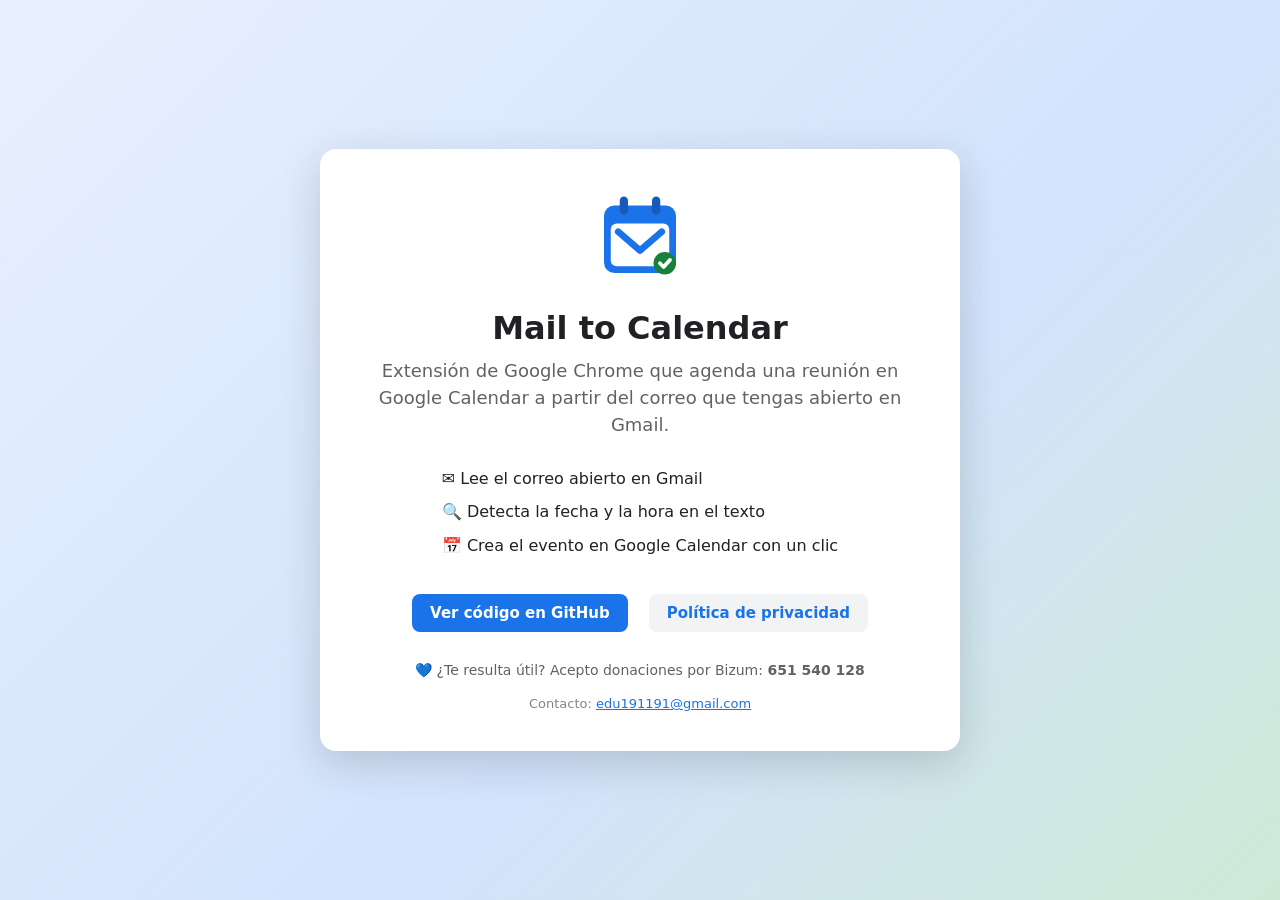
==== index.html @ 62cc0548 "Add landing page for GitHub Pages Co-Authored-By: Claude Fable 5 <noreply@anthropic.com>" ====
<!DOCTYPE html>
<html lang="es">
<head>
  <meta charset="UTF-8" />
  <meta name="viewport" content="width=device-width, initial-scale=1" />
  <title>Mail to Calendar — Extensión de Chrome</title>
  <style>
    * { box-sizing: border-box; margin: 0; }
    body {
      font-family: "Segoe UI", system-ui, sans-serif;
      color: #202124;
      background: linear-gradient(135deg, #e8f0fe 0%, #d2e3fc 60%, #ceead6 100%);
      min-height: 100vh;
      display: flex;
      align-items: center;
      justify-content: center;
      padding: 32px 20px;
    }
    .card {
      max-width: 640px;
      background: #fff;
      border-radius: 16px;
      box-shadow: 0 12px 40px rgba(32, 33, 36, 0.18);
      padding: 40px 44px;
      text-align: center;
    }
    .card img { width: 96px; height: 96px; margin-bottom: 20px; }
    h1 { font-size: 32px; margin-bottom: 10px; }
    .tagline { font-size: 18px; color: #5f6368; line-height: 1.5; margin-bottom: 24px; }
    .steps {
      text-align: left;
      display: inline-block;
      font-size: 16px;
      line-height: 2.1;
      margin-bottom: 28px;
    }
    .links a {
      display: inline-block;
      margin: 4px 8px;
      padding: 10px 18px;
      border-radius: 8px;
      text-decoration: none;
      font-weight: 600;
      font-size: 15px;
    }
    .links a.primary { background: #1a73e8; color: #fff; }
    .links a.secondary { background: #f1f3f4; color: #1a73e8; }
    .donate { margin-top: 26px; font-size: 14px; color: #5f6368; }
    footer { margin-top: 18px; font-size: 13px; color: #80868b; }
    footer a { color: #1a73e8; }
  </style>
</head>
<body>
  <div class="card">
    <img src="icon.svg" alt="Logo de Mail to Calendar" />
    <h1>Mail to Calendar</h1>
    <p class="tagline">
      Extensión de Google Chrome que agenda una reunión en Google Calendar
      a partir del correo que tengas abierto en Gmail.
    </p>

    <div class="steps">
      ✉️ Lee el correo abierto en Gmail<br />
      🔍 Detecta la fecha y la hora en el texto<br />
      📅 Crea el evento en Google Calendar con un clic
    </div>

    <div class="links">
      <a class="primary" href="https://github.com/EduardoAcunaCoronado/mail-to-calendar">Ver código en GitHub</a>
      <a class="secondary" href="privacy-policy.html">Política de privacidad</a>
    </div>

    <p class="donate">💙 ¿Te resulta útil? Acepto donaciones por Bizum: <strong>651 540 128</strong></p>

    <footer>
      Contacto: <a href="mailto:edu191191@gmail.com">edu191191@gmail.com</a>
    </footer>
  </div>
</body>
</html>
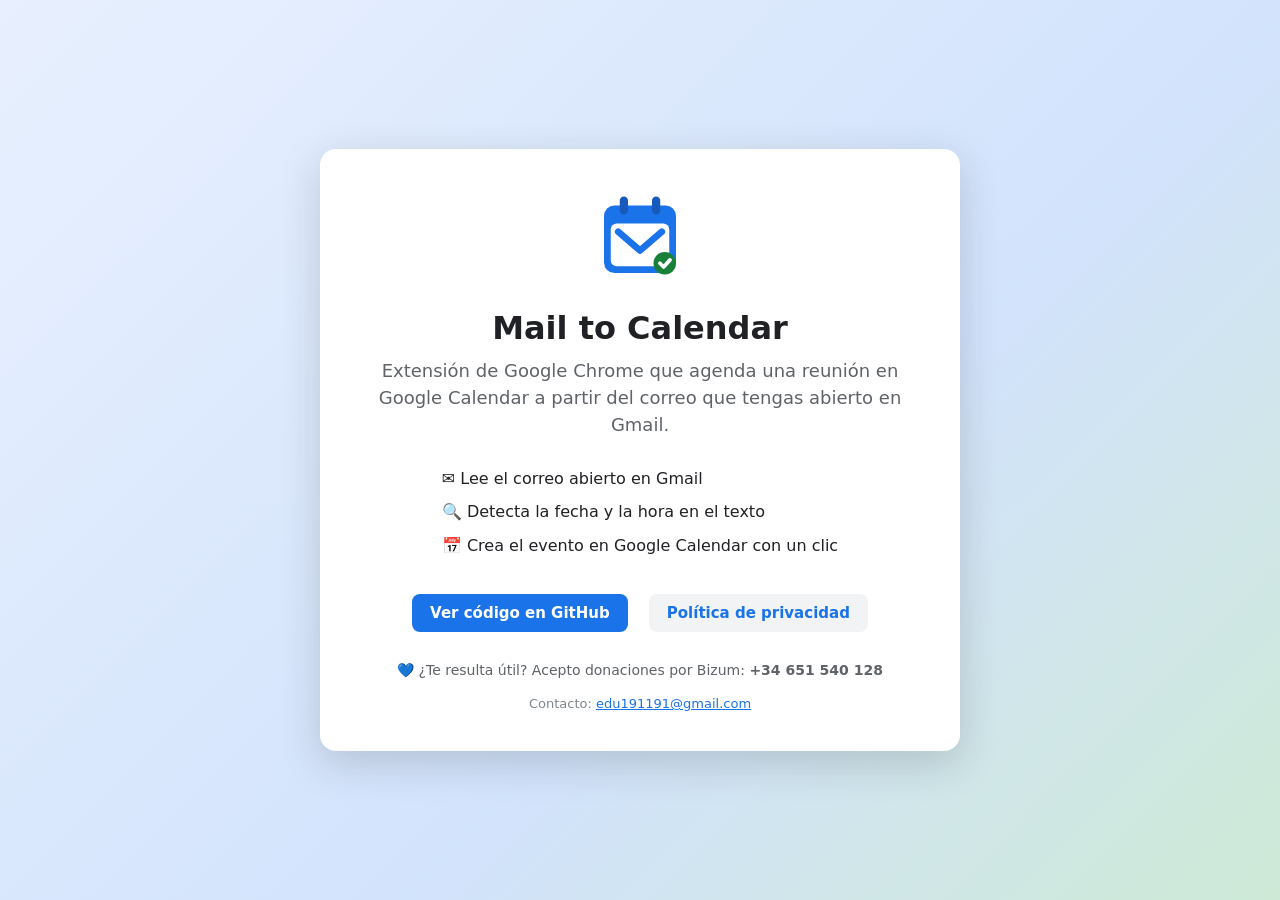
==== commit e1821906: "Add +34 prefix to Bizum phone number Co-Authored-By: Claude Fable 5 <noreply@anthropic.com>" ====
--- a/index.html
+++ b/index.html
@@ -70,7 +70,7 @@
       <a class="secondary" href="privacy-policy.html">Política de privacidad</a>
     </div>
 
-    <p class="donate">💙 ¿Te resulta útil? Acepto donaciones por Bizum: <strong>651 540 128</strong></p>
+    <p class="donate">💙 ¿Te resulta útil? Acepto donaciones por Bizum: <strong>+34 651 540 128</strong></p>
 
     <footer>
       Contacto: <a href="mailto:edu191191@gmail.com">edu191191@gmail.com</a>
